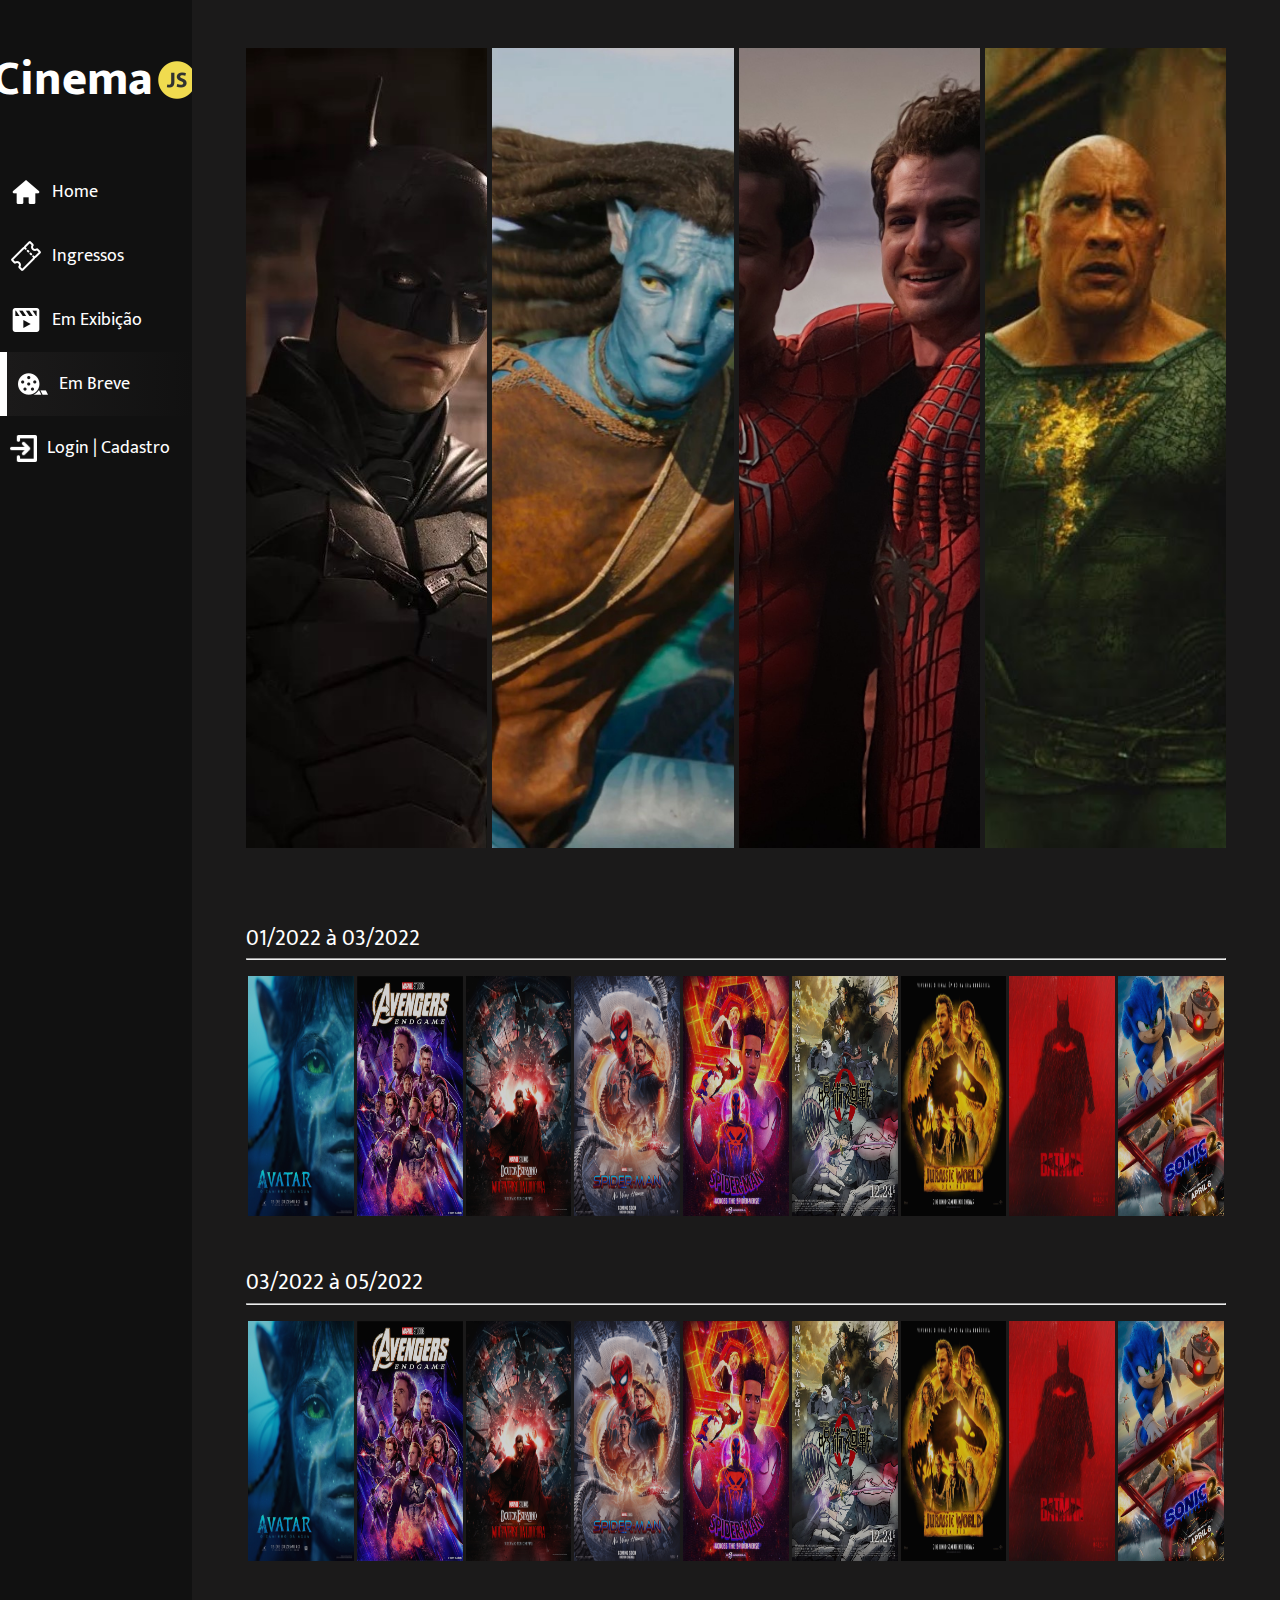
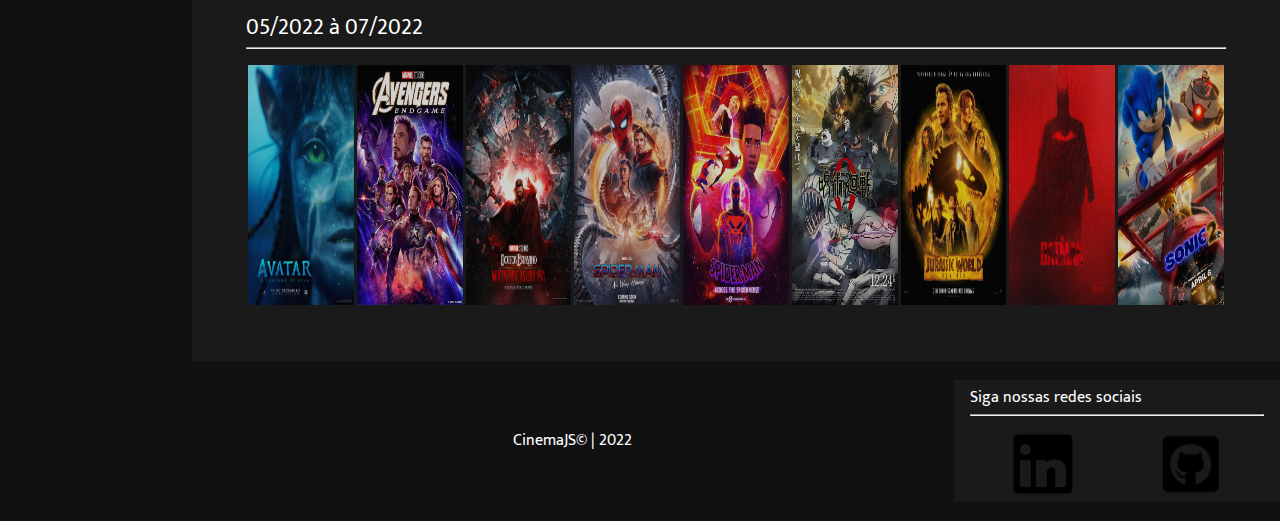
==== coming-soon.html @ c4aca3ac "task-0003:feat: Incrementing home page, tickets, exhibition, coming soon and login" ====
<!DOCTYPE html>
<html lang="pt-br">
<head>
    <meta charset="UTF-8">
    <meta http-equiv="X-UA-Compatible" content="IE=edge">
    <meta name="viewport" content="width=device-width, initial-scale=1.0">
    <title>Em Breve | CinemaJS</title>
    <link rel="stylesheet" href="./app/assets/css/base/reset.css">
    <link rel="stylesheet" href="./app/assets/css/base/style.css">
    <link rel="stylesheet" href="./app/assets/css/header.css">
    <link rel="stylesheet" href="./app/assets/css/main.css">
    <link rel="stylesheet" href="./app/assets/css/main/main-coming_soon/main-coming-soon.css">
    <link rel="stylesheet" href="./app/assets/css/footer.css">
</head>
<body>
    <header class="cabecalho">
        <h1 class="cabecalho__titulo">Cinema<img src="app/assets/img/js.png" alt=""></h1>
        <nav class="cabecalho__menu">
            <a class="cabecalho__menu--item" href="./index.html"><i></i>Home</a>
            <a class="cabecalho__menu--item" href="./tickets.html"><i></i>Ingressos</a>
            <a class="cabecalho__menu--item" href="./exhibition.html"><i></i>Em Exibição</a>
            <a class="cabecalho__menu--item  active" href="./coming-soon.html"><i></i>Em Breve</a>
            <a class="cabecalho__menu--item" href="./login.html"><i></i>Login | Cadastro</a>
        </nav>
    </header>
    <main class="principal">
        <section class="principal__destaque">
            <a href="" class="principal__destaque--filme">
                
            </a>
            <a href="" class="principal__destaque--filme">
                
            </a>
            <a href="" class="principal__destaque--filme">
                
            </a>
            <a href="" class="principal__destaque--filme">
                
            </a>
        </section>
        <div class="principal__titulo">
            <h2 class="principal__titulo--titulo">01/2022 à 03/2022</h2>
            <hr class="principal__linha">
        </div>
        <section class="principal__exibicao">
            <a class="principal__exibicao--filme" href="#">
                <img src="app/assets/img/avatar-2.jpeg" alt="">
            </a>
            <a class="principal__exibicao--filme" href="#">
                <img src="app/assets/img/avengers-endgame.jpeg" alt="">
            </a>
            <a class="principal__exibicao--filme" href="#">
                <img src="app/assets/img/doutor-estranho.jpeg" alt="">
            </a>
            <a class="principal__exibicao--filme" href="#">
                <img src="app/assets/img/homem-aranha-sem-volta-para-casa.jpeg" alt="">
            </a>
            <a class="principal__exibicao--filme" href="#">
                <img src="app/assets/img/homem-aranha-atraves.jpeg" alt="">
            </a>
            <a class="principal__exibicao--filme" href="#">
                <img src="app/assets/img/jujutsu-kaisen-0.jpeg" alt="">
            </a>
            <a class="principal__exibicao--filme" href="#">
                <img src="app/assets/img/jurassic-world-dominio.jpeg" alt="">
            </a>
            <a class="principal__exibicao--filme" href="#">
                <img src="app/assets/img/the-batman.jpeg" alt="">
            </a>
            <a class="principal__exibicao--filme" href="#">
                <img src="app/assets/img/sonic-2.jpeg" alt="">
            </a>
        </section>
        <div class="principal__titulo">
            <h2 class="principal__titulo--titulo">03/2022 à 05/2022</h2>
            <hr class="principal__linha">
        </div>
        <section class="principal__exibicao">
            <a class="principal__exibicao--filme" href="#">
                <img src="app/assets/img/avatar-2.jpeg" alt="">
            </a>
            <a class="principal__exibicao--filme" href="#">
                <img src="app/assets/img/avengers-endgame.jpeg" alt="">
            </a>
            <a class="principal__exibicao--filme" href="#">
                <img src="app/assets/img/doutor-estranho.jpeg" alt="">
            </a>
            <a class="principal__exibicao--filme" href="#">
                <img src="app/assets/img/homem-aranha-sem-volta-para-casa.jpeg" alt="">
            </a>
            <a class="principal__exibicao--filme" href="#">
                <img src="app/assets/img/homem-aranha-atraves.jpeg" alt="">
            </a>
            <a class="principal__exibicao--filme" href="#">
                <img src="app/assets/img/jujutsu-kaisen-0.jpeg" alt="">
            </a>
            <a class="principal__exibicao--filme" href="#">
                <img src="app/assets/img/jurassic-world-dominio.jpeg" alt="">
            </a>
            <a class="principal__exibicao--filme" href="#">
                <img src="app/assets/img/the-batman.jpeg" alt="">
            </a>
            <a class="principal__exibicao--filme" href="#">
                <img src="app/assets/img/sonic-2.jpeg" alt="">
            </a>
        </section>
        <div class="principal__titulo">
            <h2 class="principal__titulo--titulo">05/2022 à 07/2022</h2>
            <hr class="principal__linha">
        </div>
        <section class="principal__exibicao">
            <a class="principal__exibicao--filme" href="#">
                <img src="app/assets/img/avatar-2.jpeg" alt="">
            </a>
            <a class="principal__exibicao--filme" href="#">
                <img src="app/assets/img/avengers-endgame.jpeg" alt="">
            </a>
            <a class="principal__exibicao--filme" href="#">
                <img src="app/assets/img/doutor-estranho.jpeg" alt="">
            </a>
            <a class="principal__exibicao--filme" href="#">
                <img src="app/assets/img/homem-aranha-sem-volta-para-casa.jpeg" alt="">
            </a>
            <a class="principal__exibicao--filme" href="#">
                <img src="app/assets/img/homem-aranha-atraves.jpeg" alt="">
            </a>
            <a class="principal__exibicao--filme" href="#">
                <img src="app/assets/img/jujutsu-kaisen-0.jpeg" alt="">
            </a>
            <a class="principal__exibicao--filme" href="#">
                <img src="app/assets/img/jurassic-world-dominio.jpeg" alt="">
            </a>
            <a class="principal__exibicao--filme" href="#">
                <img src="app/assets/img/the-batman.jpeg" alt="">
            </a>
            <a class="principal__exibicao--filme" href="#">
                <img src="app/assets/img/sonic-2.jpeg" alt="">
            </a>
        </section>
    </main>
    <footer class="rodape">
        <h3 class="rodape__logo">CinemaJS&copy;&nbsp;|&nbsp;2022</h3>
        <div class="rodape__links">
            <div class="principal__titulo">
                <h4 class="principal__titulo">Siga nossas redes sociais</h4>
                <hr class="principal__linha">
            </div>
            <div class="rodape__links--links">
                <a class="rodape__links--icon" href="https://www.linkedin.com/in/lucas-guilherme-ramos-piovesan-21154217b/" target="_blank"></a>
                <a class="rodape__links--icon" href="https://github.com/LucasGRPiovesan/CinemaJS" target="_blank"></a>
            </div>
        </div>
    </footer>
</body>
</html>
---- app/assets/css/base/style.css ----
@import url('https://fonts.googleapis.com/css2?family=Mukta:wght@200;400;700;800&display=swap');

:root {

    --font_base: 'Mukta', sans-serif; 
}

.container {
    border: 1px solid white;
}

.active {
            
    border-left: 7px solid white;
    background-image: linear-gradient(to right, #1b1a1a, #111111);
}

.centralizado {
    margin: 0 auto;
    text-align: center;
}

.circle {

    border-radius: 100%;
}

body {

    display: grid;
    grid-template-areas: 
        "cabecalho"
                "pagina"
                "rodape"
    ;

    grid-template-rows: auto 10rem;
    grid-template-columns: 15% 85%;

    width: 100vw;
    height: 100%;

    font-family: var(--font_base);
    color: white;
    background: #1b1a1a;
}

input {

    border: none;
    background: none;
    color: white;
    border-bottom: 0.1px solid white;
    width: 100%;
    cursor: pointer;
}

select {

    background: none;
    color: white;
    border: none;
    border-bottom: 1px solid white;
    width: 50px;
    font-size: 1rem;
}

option {

    background: #111111;
    border: none;
}
---- app/assets/css/header.css ----
.cabecalho {

    grid-area: cabecalho;
    grid-column: 1 / 2;
    grid-row: 1 / 3;

    display: flex;
    flex-direction: column;
    background: #111111;
}

    .cabecalho__titulo {

        display: flex;
        align-items: center;
        justify-content: center;

        font-size: 3rem;
        font-weight: 800;

        width: 100%;
        height: 10rem;
    }

    .cabecalho__menu {

        display: flex;
        flex-direction: column;
    }

        .cabecalho__menu--item {

            display: flex;
            align-items: center;
            justify-content: flex-start;
            
            width: 100%;
            height: 4rem;
            font-size: 1.1rem;

            text-decoration: none;

            color: white;

            box-sizing: border-box;
        }

            .cabecalho__menu--item i {

                filter: invert(100%);
                margin: 0px 10px;
            }

            .cabecalho__menu--item:nth-child(1) i {

                content: url('../../assets/img/icons/home_icon.png');
            }

            .cabecalho__menu--item:nth-child(2) i {

                content: url('../../assets/img/icons/ticket_outline_icon.png');
                height: 32px;
            }

            .cabecalho__menu--item:nth-child(3) i {

                content: url('../../assets/img/icons/movie_play_icon.png');
                height: 32px;
            }

            .cabecalho__menu--item:nth-child(4) i {

                content: url('../../assets/img/icons/cinema_film_movie_multimedia_video_icon.png');
            }

            .cabecalho__menu--item:nth-child(5) i {

                content: url('../../assets/img/icons/access_enter_input_login_sign\ in_icon.png');
                height: 27px;
            }
        
        .cabecalho__menu--item:hover {
            
            cursor: pointer;
            background-image: linear-gradient(to right, #1b1a1a, #111111);
        }
---- app/assets/css/main.css ----
.principal {

    display: flex;
    align-items: center;
    flex-direction: column;

    grid-area: pagina;
    
    grid-column: 2 / 3; 
    grid-row: 1 / 2;

    padding-top: 3rem;
    background: #1b1a1a;
}

    .principal__titulo {
                
        width: 90%;
        margin-bottom: 0.5rem;
    }
    
        .principal__titulo--titulo {
        
            display: flex;

            font-weight: 400;
            font-size: 1.4rem;
        }

    .principal__destaques {

        display: grid;
        grid-template-columns: 33,33% 33,33% 33,33%;
        grid-template-rows: 15rem 15rem 15rem;

        grid-gap: 5px;
        
        margin-bottom: 5rem;
        width: 90%;
    }

        .principal__destaques--filme img {
            
            width: 100%;
            height: 100%;
        }

        .principal__destaques--filme:hover {

            opacity: 0.8;
        }
    
        .principal__destaques--filme:nth-child(1) {
            grid-column: 1 / 3;
            grid-row: 1 / 3;
        }

        .principal__destaques--filme:nth-child(2) {
            grid-column: 3 / 4;
            grid-row: 1 / 2;
        }

        .principal__destaques--filme:nth-child(3) {
            grid-column: 3 / 4;
            grid-row: 2 / 3;
        }

        .principal__destaques--filme:nth-child(4) {
            grid-column: 1 / 2;
            grid-row: 3 / 4;
        }

        .principal__destaques--filme:nth-child(5) {
            grid-column: 2 / 3;
            grid-row: 3 / 4;
        }

        .principal__destaques--filme:nth-child(6) {
            grid-column: 3 / 4;
            grid-row: 3 / 4;
        }

    .principal__exibicao {
        
        display: flex;

        margin-bottom: 3.5rem;
        width: 90%;
        height: 15rem;
    }

        .principal__exibicao--filme {

            opacity: 0.8;
            width: 160px;
            height: 100%;
            transition: 0.2s ease-in-out;

            margin: 0 1.5px;
        }
        
        .principal__exibicao--filme img {
            
            width: 100%;
            height: 100%;
        }
        
        .principal__exibicao--filme:hover {
            
            box-shadow: 0px 5px 20px 1px black;
            margin-top: -5px;
            opacity: 1;
        }

    .principal__promocao {

        display: flex;

        height: 25rem;
        width: 90%;

        margin-bottom: 5rem;
    }
        
        .principal__promocao___btn {

            display: flex;
            align-items: center;
            justify-content: center;

            flex-direction: column;
            background: #141414;
            
            width: 30%;
        }

            .principal__promocao___btn--btn {

                display: flex;
                align-items: center;
                justify-content: center;

                text-decoration: none;
                color: white;
                background-color: rgb(148, 4, 4);
                font-weight: 700;
                font-size: 1.5rem;

                height: 5rem;
                border-radius: 10px;
                width: 70%;

                margin-bottom: 20px;
                box-shadow: 0px 7px 20px 1px rgb(0, 0, 0);
            }
            
            .principal__promocao___btn--btn:hover {
                
                background-color: rgb(124, 4, 4);
                margin-top: 1px;
                box-shadow: 0px 0px 0px 0px;
            }

        .principal__promocao___img {

            display: flex;
            align-items: center;
            justify-content: center;
            font-weight: 700;
            font-size: 2rem;

            background: url('../img/banner-image-reduzida.jpeg') center/ cover no-repeat;

            width: 70%;
        }

    .principal__marketing {

        display: flex;
        align-items: center;
        justify-content: center;

        background: url('../img/banners/cinemaSobre.jpg') center/ cover no-repeat;

        width: 90%;
        height: 40rem;

        margin-bottom: 5rem;
    }

        .principal__marketing p {
            font-size: 1.5rem;
        }
---- app/assets/css/main/main-coming_soon/main-coming-soon.css ----
.principal__destaque {
    
    display: grid;
    grid-template-rows: 50rem;
    grid-template-columns: 1fr 1fr 1fr 1fr;

    grid-gap: 5px;

    width: 90%;
    height: 50rem;

    margin-bottom: 5rem;
}

    .principal__destaque--filme {

        box-sizing: border-box;
    }

    .principal__destaque--filme:nth-child(1) {

        grid-row: 1 / 2;
        grid-column: 1 / 2;

        background: url('../../../img/banners/the-batman-2.jpeg') center/ cover no-repeat;
    }

    .principal__destaque--filme:nth-child(2) {

        grid-row: 1 / 2;
        grid-column: 2 / 3;

        background: url('../../../img/banners/avatar-caminho-da-agua-abnner.jpeg') center/ cover no-repeat;
    }

    .principal__destaque--filme:nth-child(3) {

        grid-row: 1 / 2;
        grid-column: 3 / 4;

        background: url('../../../img/banners/spider.jpeg') center/ cover no-repeat;
    }

    .principal__destaque--filme:nth-child(4) {

        grid-row: 1 / 2;
        grid-column: 4 / 5;

        background: url('../../../img/banners/black-adam.jpeg') center/ cover no-repeat;
    }
---- app/assets/css/footer.css ----
.rodape {

    display: flex;

    grid-area: rodape;
    grid-column: 2 / 3;
    grid-row: 2 / 3;

    background: #111111;
}

    .rodape__logo {

        display: flex;
        align-items: center;
        justify-content: center;
        width: 70%;
        height: 100%;
    }

    .rodape__links {

        align-self: center;

        display: flex;
        align-items: center;
        flex-direction: column;

        padding-top: 10px;

        width: 30%;
        height: 70%;
        background: #1b1a1a;
    }

        .rodape__links--links {

            width: 90%;

            display: flex;
            align-items: center;
            justify-content: space-around;
        }

        .rodape__links--icon:nth-child(1) {

            content: url('../../assets/img/linked_media_online_social_icon.png');
        }

        .rodape__links--icon:nth-child(2) {

            content: url('../../assets/img/github_square_icon.png');
            height: 4rem;
        }
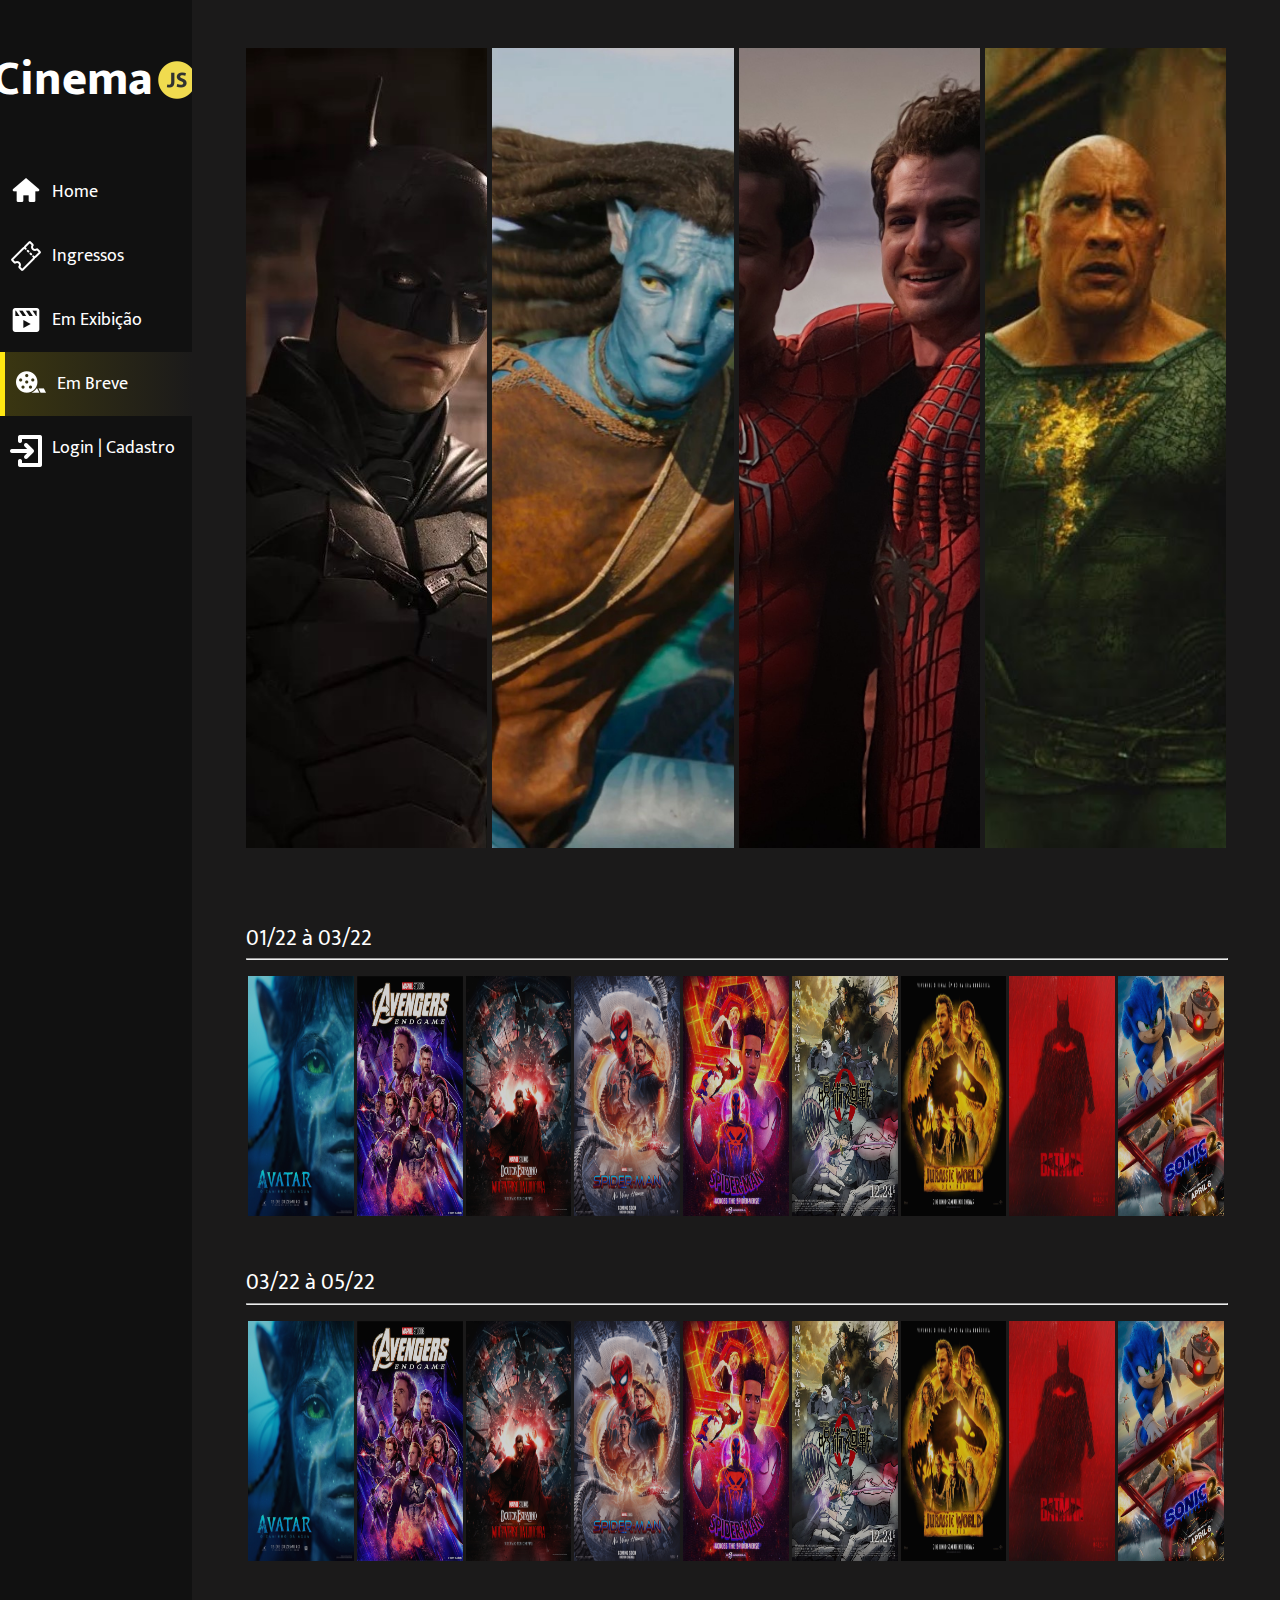
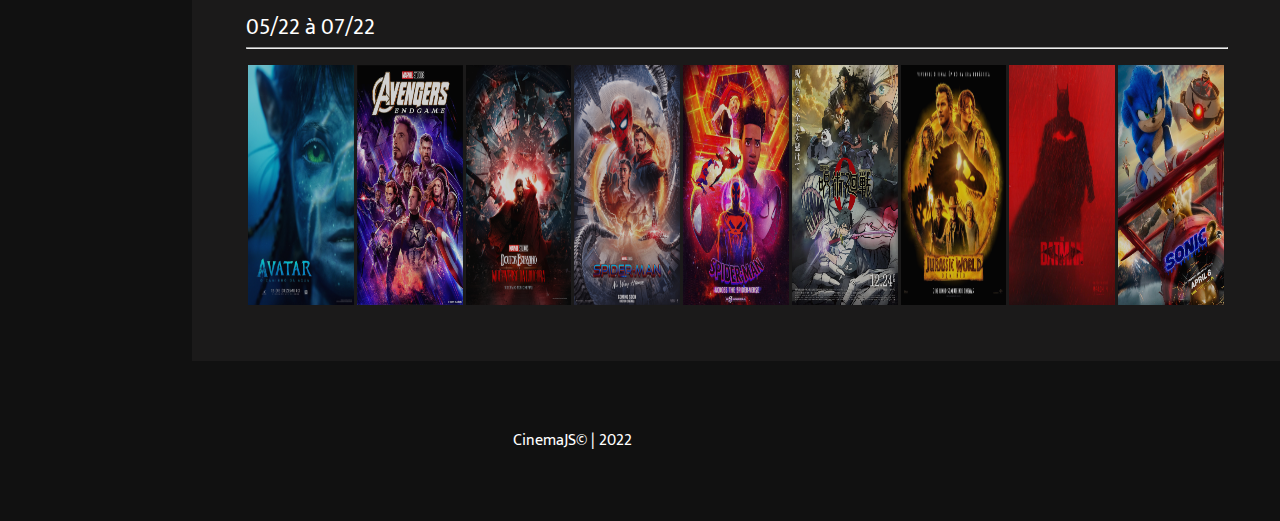
==== commit 14c2a220: "task-0004:refactor: refactoring using BEM pattern" ====
--- a/coming-soon.html
+++ b/coming-soon.html
@@ -6,149 +6,142 @@
     <meta name="viewport" content="width=device-width, initial-scale=1.0">
     <title>Em Breve | CinemaJS</title>
     <link rel="stylesheet" href="./app/assets/css/base/reset.css">
+    <link rel="stylesheet" href="./app/assets/css/base/root.css">
     <link rel="stylesheet" href="./app/assets/css/base/style.css">
     <link rel="stylesheet" href="./app/assets/css/header.css">
     <link rel="stylesheet" href="./app/assets/css/main.css">
-    <link rel="stylesheet" href="./app/assets/css/main/main-coming_soon/main-coming-soon.css">
+    <link rel="stylesheet" href="./app/assets/css/main/main-coming-soon.css">
     <link rel="stylesheet" href="./app/assets/css/footer.css">
 </head>
 <body>
-    <header class="cabecalho">
-        <h1 class="cabecalho__titulo">Cinema<img src="app/assets/img/js.png" alt=""></h1>
-        <nav class="cabecalho__menu">
-            <a class="cabecalho__menu--item" href="./index.html"><i></i>Home</a>
-            <a class="cabecalho__menu--item" href="./tickets.html"><i></i>Ingressos</a>
-            <a class="cabecalho__menu--item" href="./exhibition.html"><i></i>Em Exibição</a>
-            <a class="cabecalho__menu--item  active" href="./coming-soon.html"><i></i>Em Breve</a>
-            <a class="cabecalho__menu--item" href="./login.html"><i></i>Login | Cadastro</a>
+    <header class="base-header">
+        <h1 class="base-header__title">Cinema<img src="./app/assets/img/js.png" alt=""></h1>
+        <nav class="base-header__menu">
+            <a class="base-header__menu--item" href="./index.html">Home</a>
+            <a class="base-header__menu--item" href="./tickets.html">Ingressos</a>
+            <a class="base-header__menu--item" href="./exhibition.html">Em Exibição</a>
+            <a class="base-header__menu--item active" href="./coming-soon.html">Em Breve</a>
+            <a class="base-header__menu--item" href="./login.html">Login | Cadastro</a>
         </nav>
     </header>
     <main class="principal">
-        <section class="principal__destaque">
-            <a href="" class="principal__destaque--filme">
-                
+        <section class="principal__highlights">
+            <a href="#" class="principal__highlights___movie"></a>
+            <a href="#" class="principal__highlights___movie"></a>
+            <a href="#" class="principal__highlights___movie"></a>
+            <a href="#" class="principal__highlights___movie"></a>
+        </section>
+        <div class="principal__section-header">
+            <h2 class="principal__section-header___title">01/22 à 03/22</h2>
+            <hr class="principal__section-header___line">
+        </div>
+        <section class="principal__exhibition">
+            <a class="principal__exhibition___movie" href="#">
+                <img class="principal__exhibition___movie--poster" src="app/assets/img/avatar-2.jpeg" alt="">
             </a>
-            <a href="" class="principal__destaque--filme">
-                
+            <a class="principal__exhibition___movie" href="#">
+                <img class="principal__exhibition___movie--poster" src="app/assets/img/avengers-endgame.jpeg" alt="">
             </a>
-            <a href="" class="principal__destaque--filme">
-                
+            <a class="principal__exhibition___movie" href="#">
+                <img class="principal__exhibition___movie--poster" src="app/assets/img/doutor-estranho.jpeg" alt="">
             </a>
-            <a href="" class="principal__destaque--filme">
-                
+            <a class="principal__exhibition___movie" href="#">
+                <img class="principal__exhibition___movie--poster" src="app/assets/img/homem-aranha-sem-volta-para-casa.jpeg" alt="">
+            </a>
+            <a class="principal__exhibition___movie" href="#">
+                <img class="principal__exhibition___movie--poster" src="app/assets/img/homem-aranha-atraves.jpeg" alt="">
+            </a>
+            <a class="principal__exhibition___movie" href="#">
+                <img class="principal__exhibition___movie--poster" src="app/assets/img/jujutsu-kaisen-0.jpeg" alt="">
+            </a>
+            <a class="principal__exhibition___movie" href="#">
+                <img class="principal__exhibition___movie--poster" src="app/assets/img/jurassic-world-dominio.jpeg" alt="">
+            </a>
+            <a class="principal__exhibition___movie" href="#">
+                <img class="principal__exhibition___movie--poster" src="app/assets/img/the-batman.jpeg" alt="">
+            </a>
+            <a class="principal__exhibition___movie" href="#">
+                <img class="principal__exhibition___movie--poster" src="app/assets/img/sonic-2.jpeg" alt="">
             </a>
         </section>
-        <div class="principal__titulo">
-            <h2 class="principal__titulo--titulo">01/2022 à 03/2022</h2>
-            <hr class="principal__linha">
+        <div class="principal__section-header">
+            <h2 class="principal__section-header___title">03/22 à 05/22</h2>
+            <hr class="principal__section-header___line">
         </div>
-        <section class="principal__exibicao">
-            <a class="principal__exibicao--filme" href="#">
-                <img src="app/assets/img/avatar-2.jpeg" alt="">
+        <section class="principal__exhibition">
+            <a class="principal__exhibition___movie" href="#">
+                <img class="principal__exhibition___movie--poster" src="app/assets/img/avatar-2.jpeg" alt="">
             </a>
-            <a class="principal__exibicao--filme" href="#">
-                <img src="app/assets/img/avengers-endgame.jpeg" alt="">
+            <a class="principal__exhibition___movie" href="#">
+                <img class="principal__exhibition___movie--poster" src="app/assets/img/avengers-endgame.jpeg" alt="">
             </a>
-            <a class="principal__exibicao--filme" href="#">
-                <img src="app/assets/img/doutor-estranho.jpeg" alt="">
+            <a class="principal__exhibition___movie" href="#">
+                <img class="principal__exhibition___movie--poster" src="app/assets/img/doutor-estranho.jpeg" alt="">
             </a>
-            <a class="principal__exibicao--filme" href="#">
-                <img src="app/assets/img/homem-aranha-sem-volta-para-casa.jpeg" alt="">
+            <a class="principal__exhibition___movie" href="#">
+                <img class="principal__exhibition___movie--poster" src="app/assets/img/homem-aranha-sem-volta-para-casa.jpeg" alt="">
             </a>
-            <a class="principal__exibicao--filme" href="#">
-                <img src="app/assets/img/homem-aranha-atraves.jpeg" alt="">
+            <a class="principal__exhibition___movie" href="#">
+                <img class="principal__exhibition___movie--poster" src="app/assets/img/homem-aranha-atraves.jpeg" alt="">
             </a>
-            <a class="principal__exibicao--filme" href="#">
-                <img src="app/assets/img/jujutsu-kaisen-0.jpeg" alt="">
+            <a class="principal__exhibition___movie" href="#">
+                <img class="principal__exhibition___movie--poster" src="app/assets/img/jujutsu-kaisen-0.jpeg" alt="">
             </a>
-            <a class="principal__exibicao--filme" href="#">
-                <img src="app/assets/img/jurassic-world-dominio.jpeg" alt="">
+            <a class="principal__exhibition___movie" href="#">
+                <img class="principal__exhibition___movie--poster" src="app/assets/img/jurassic-world-dominio.jpeg" alt="">
             </a>
-            <a class="principal__exibicao--filme" href="#">
-                <img src="app/assets/img/the-batman.jpeg" alt="">
+            <a class="principal__exhibition___movie" href="#">
+                <img class="principal__exhibition___movie--poster" src="app/assets/img/the-batman.jpeg" alt="">
             </a>
-            <a class="principal__exibicao--filme" href="#">
-                <img src="app/assets/img/sonic-2.jpeg" alt="">
+            <a class="principal__exhibition___movie" href="#">
+                <img class="principal__exhibition___movie--poster" src="app/assets/img/sonic-2.jpeg" alt="">
             </a>
         </section>
-        <div class="principal__titulo">
-            <h2 class="principal__titulo--titulo">03/2022 à 05/2022</h2>
-            <hr class="principal__linha">
+        <div class="principal__section-header">
+            <h2 class="principal__section-header___title">05/22 à 07/22</h2>
+            <hr class="principal__section-header___line">
         </div>
-        <section class="principal__exibicao">
-            <a class="principal__exibicao--filme" href="#">
-                <img src="app/assets/img/avatar-2.jpeg" alt="">
+        <section class="principal__exhibition">
+            <a class="principal__exhibition___movie" href="#">
+                <img class="principal__exhibition___movie--poster" src="app/assets/img/avatar-2.jpeg" alt="">
             </a>
-            <a class="principal__exibicao--filme" href="#">
-                <img src="app/assets/img/avengers-endgame.jpeg" alt="">
+            <a class="principal__exhibition___movie" href="#">
+                <img class="principal__exhibition___movie--poster" src="app/assets/img/avengers-endgame.jpeg" alt="">
             </a>
-            <a class="principal__exibicao--filme" href="#">
-                <img src="app/assets/img/doutor-estranho.jpeg" alt="">
+            <a class="principal__exhibition___movie" href="#">
+                <img class="principal__exhibition___movie--poster" src="app/assets/img/doutor-estranho.jpeg" alt="">
             </a>
-            <a class="principal__exibicao--filme" href="#">
-                <img src="app/assets/img/homem-aranha-sem-volta-para-casa.jpeg" alt="">
+            <a class="principal__exhibition___movie" href="#">
+                <img class="principal__exhibition___movie--poster" src="app/assets/img/homem-aranha-sem-volta-para-casa.jpeg" alt="">
             </a>
-            <a class="principal__exibicao--filme" href="#">
-                <img src="app/assets/img/homem-aranha-atraves.jpeg" alt="">
+            <a class="principal__exhibition___movie" href="#">
+                <img class="principal__exhibition___movie--poster" src="app/assets/img/homem-aranha-atraves.jpeg" alt="">
             </a>
-            <a class="principal__exibicao--filme" href="#">
-                <img src="app/assets/img/jujutsu-kaisen-0.jpeg" alt="">
+            <a class="principal__exhibition___movie" href="#">
+                <img class="principal__exhibition___movie--poster" src="app/assets/img/jujutsu-kaisen-0.jpeg" alt="">
             </a>
-            <a class="principal__exibicao--filme" href="#">
-                <img src="app/assets/img/jurassic-world-dominio.jpeg" alt="">
+            <a class="principal__exhibition___movie" href="#">
+                <img class="principal__exhibition___movie--poster" src="app/assets/img/jurassic-world-dominio.jpeg" alt="">
             </a>
-            <a class="principal__exibicao--filme" href="#">
-                <img src="app/assets/img/the-batman.jpeg" alt="">
+            <a class="principal__exhibition___movie" href="#">
+                <img class="principal__exhibition___movie--poster" src="app/assets/img/the-batman.jpeg" alt="">
             </a>
-            <a class="principal__exibicao--filme" href="#">
-                <img src="app/assets/img/sonic-2.jpeg" alt="">
-            </a>
-        </section>
-        <div class="principal__titulo">
-            <h2 class="principal__titulo--titulo">05/2022 à 07/2022</h2>
-            <hr class="principal__linha">
-        </div>
-        <section class="principal__exibicao">
-            <a class="principal__exibicao--filme" href="#">
-                <img src="app/assets/img/avatar-2.jpeg" alt="">
-            </a>
-            <a class="principal__exibicao--filme" href="#">
-                <img src="app/assets/img/avengers-endgame.jpeg" alt="">
-            </a>
-            <a class="principal__exibicao--filme" href="#">
-                <img src="app/assets/img/doutor-estranho.jpeg" alt="">
-            </a>
-            <a class="principal__exibicao--filme" href="#">
-                <img src="app/assets/img/homem-aranha-sem-volta-para-casa.jpeg" alt="">
-            </a>
-            <a class="principal__exibicao--filme" href="#">
-                <img src="app/assets/img/homem-aranha-atraves.jpeg" alt="">
-            </a>
-            <a class="principal__exibicao--filme" href="#">
-                <img src="app/assets/img/jujutsu-kaisen-0.jpeg" alt="">
-            </a>
-            <a class="principal__exibicao--filme" href="#">
-                <img src="app/assets/img/jurassic-world-dominio.jpeg" alt="">
-            </a>
-            <a class="principal__exibicao--filme" href="#">
-                <img src="app/assets/img/the-batman.jpeg" alt="">
-            </a>
-            <a class="principal__exibicao--filme" href="#">
-                <img src="app/assets/img/sonic-2.jpeg" alt="">
+            <a class="principal__exhibition___movie" href="#">
+                <img class="principal__exhibition___movie--poster" src="app/assets/img/sonic-2.jpeg" alt="">
             </a>
         </section>
     </main>
-    <footer class="rodape">
-        <h3 class="rodape__logo">CinemaJS&copy;&nbsp;|&nbsp;2022</h3>
-        <div class="rodape__links">
-            <div class="principal__titulo">
-                <h4 class="principal__titulo">Siga nossas redes sociais</h4>
+    <footer class="base-footer">
+        <h3 class="base-footer__logo">CinemaJS&copy;&nbsp;|&nbsp;2022</h3>
+        <div class="base-footer__links">
+            <!--<div class="principal__titulo">
+                <h4 class="principal__titulo--links">Siga nossas redes sociais</h4>
                 <hr class="principal__linha">
             </div>
             <div class="rodape__links--links">
                 <a class="rodape__links--icon" href="https://www.linkedin.com/in/lucas-guilherme-ramos-piovesan-21154217b/" target="_blank"></a>
                 <a class="rodape__links--icon" href="https://github.com/LucasGRPiovesan/CinemaJS" target="_blank"></a>
-            </div>
+            </div>-->
         </div>
     </footer>
 </body>
--- a/app/assets/css/base/root.css
+++ b/app/assets/css/base/root.css
@@ -0,0 +1,17 @@
+@charset "UTF-8";
+
+@import url('https://fonts.googleapis.com/css2?family=Mukta:wght@200;400;700;800&display=swap');
+
+:root {
+
+    --fonte-base: 'Mukta', sans-serif;
+
+    --color-background-base: #1b1a1a; 
+    --color-background-btn-red: #7c0404;
+    --color-background-container: #111111;
+    --color-base: #ffe712;
+    --color-font-base: #ffffff;
+    --color-font-btn: #111111;
+
+    --shadow-click: 0px 5px 20px 1px #000000;
+}
--- a/app/assets/css/base/style.css
+++ b/app/assets/css/base/style.css
@@ -1,18 +1,11 @@
-@import url('https://fonts.googleapis.com/css2?family=Mukta:wght@200;400;700;800&display=swap');
-
-:root {
-
-    --font_base: 'Mukta', sans-serif; 
-}
-
 .container {
     border: 1px solid white;
 }
 
 .active {
             
-    border-left: 7px solid white;
-    background-image: linear-gradient(to right, #1b1a1a, #111111);
+    border-left: 5px solid var(--color-base);
+    background-image: linear-gradient(to right, #ffe7122c, var(--color-background-base));
 }
 
 .centralizado {
@@ -29,20 +22,19 @@
 
     display: grid;
     grid-template-areas: 
-        "cabecalho"
-                "pagina"
-                "rodape"
+        "cabecalho""pagina"
+                    "rodape"
     ;
 
     grid-template-rows: auto 10rem;
     grid-template-columns: 15% 85%;
 
-    width: 100vw;
+    width: 100%;
     height: 100%;
 
-    font-family: var(--font_base);
-    color: white;
-    background: #1b1a1a;
+    font-family: var(--fonte-base);
+    color: var(--color-font-base);
+    background: var(--color-background-base);
 }
 
 input {
--- a/app/assets/css/header.css
+++ b/app/assets/css/header.css
@@ -1,36 +1,41 @@
-.cabecalho {
+.base-header, .base-header__title, .base-header__menu, .base-header__menu--item {
+
+    display: flex;
+}
+
+.base-header {
+    
+    background: var(--color-background-container);
+
+    flex-direction: column;
 
     grid-area: cabecalho;
     grid-column: 1 / 2;
     grid-row: 1 / 3;
-
-    display: flex;
-    flex-direction: column;
-    background: #111111;
 }
 
-    .cabecalho__titulo {
+    .base-header__title {
 
-        display: flex;
         align-items: center;
-        justify-content: center;
 
         font-size: 3rem;
         font-weight: 800;
 
+        height: 10rem;
+        
+        justify-content: center;
+
         width: 100%;
-        height: 10rem;
     }
 
-    .cabecalho__menu {
+    .base-header__menu {
 
-        display: flex;
         flex-direction: column;
     }
 
-        .cabecalho__menu--item {
+        .base-header__menu--item {
 
-            display: flex;
+
             align-items: center;
             justify-content: flex-start;
             
@@ -45,42 +50,42 @@
             box-sizing: border-box;
         }
 
-            .cabecalho__menu--item i {
+            .base-header__menu--item::before {
 
                 filter: invert(100%);
                 margin: 0px 10px;
             }
 
-            .cabecalho__menu--item:nth-child(1) i {
+            .base-header__menu--item:nth-child(1)::before {
 
                 content: url('../../assets/img/icons/home_icon.png');
             }
 
-            .cabecalho__menu--item:nth-child(2) i {
+            .base-header__menu--item:nth-child(2)::before {
 
                 content: url('../../assets/img/icons/ticket_outline_icon.png');
                 height: 32px;
             }
 
-            .cabecalho__menu--item:nth-child(3) i {
+            .base-header__menu--item:nth-child(3)::before {
 
                 content: url('../../assets/img/icons/movie_play_icon.png');
                 height: 32px;
             }
 
-            .cabecalho__menu--item:nth-child(4) i {
+            .base-header__menu--item:nth-child(4)::before {
 
                 content: url('../../assets/img/icons/cinema_film_movie_multimedia_video_icon.png');
             }
 
-            .cabecalho__menu--item:nth-child(5) i {
+            .base-header__menu--item:nth-child(5)::before {
 
                 content: url('../../assets/img/icons/access_enter_input_login_sign\ in_icon.png');
                 height: 27px;
             }
         
-        .cabecalho__menu--item:hover {
+        .base-header__menu--item:hover {
             
             cursor: pointer;
-            background-image: linear-gradient(to right, #1b1a1a, #111111);
+            background-image: linear-gradient(to right, var(--color-background-base), var(--color-background-container));
         }--- a/app/assets/css/main.css
+++ b/app/assets/css/main.css
@@ -1,191 +1,176 @@
+.principal, .principal__section-header___title, .principal__exhibition, .principal__promotion, .principal__promotion___btn-field, .principal__promotion___btn-field--btn, .principal__promotion___img, .principal__marketing {
+
+    display: flex;
+}
+
 .principal {
 
-    display: flex;
     align-items: center;
+    background: var(--color-background-base);
     flex-direction: column;
-
     grid-area: pagina;
-    
     grid-column: 2 / 3; 
     grid-row: 1 / 2;
-
     padding-top: 3rem;
-    background: #1b1a1a;
 }
 
-    .principal__titulo {
+    .principal__section-header {
                 
         width: 90%;
         margin-bottom: 0.5rem;
     }
     
-        .principal__titulo--titulo {
-        
-            display: flex;
+        .principal__section-header___title {
 
             font-weight: 400;
             font-size: 1.4rem;
         }
 
-    .principal__destaques {
+        .principal__section-header___line {
+
+            width: 100%;
+        }
+
+    .principal__highlights {
 
         display: grid;
+        grid-gap: 5px;
         grid-template-columns: 33,33% 33,33% 33,33%;
         grid-template-rows: 15rem 15rem 15rem;
 
-        grid-gap: 5px;
-        
         margin-bottom: 5rem;
         width: 90%;
     }
-
-        .principal__destaques--filme img {
-            
-            width: 100%;
-            height: 100%;
-        }
-
-        .principal__destaques--filme:hover {
-
-            opacity: 0.8;
-        }
     
-        .principal__destaques--filme:nth-child(1) {
+        .principal__highlights___movie:nth-child(1) {
             grid-column: 1 / 3;
             grid-row: 1 / 3;
         }
 
-        .principal__destaques--filme:nth-child(2) {
+        .principal__highlights___movie:nth-child(2) {
             grid-column: 3 / 4;
             grid-row: 1 / 2;
         }
 
-        .principal__destaques--filme:nth-child(3) {
+        .principal__highlights___movie:nth-child(3) {
             grid-column: 3 / 4;
             grid-row: 2 / 3;
         }
 
-        .principal__destaques--filme:nth-child(4) {
+        .principal__highlights___movie:nth-child(4) {
             grid-column: 1 / 2;
             grid-row: 3 / 4;
         }
 
-        .principal__destaques--filme:nth-child(5) {
+        .principal__highlights___movie:nth-child(5) {
             grid-column: 2 / 3;
             grid-row: 3 / 4;
         }
 
-        .principal__destaques--filme:nth-child(6) {
+        .principal__highlights___movie:nth-child(6) {
             grid-column: 3 / 4;
             grid-row: 3 / 4;
         }
 
-    .principal__exibicao {
+        .principal__highlights___movie:hover {
+
+            opacity: 0.8;
+        }
+
+            .principal__highlights___movie--poster {
+                
+                height: 100%;
+                width: 100%;
+            }
+
+    .principal__exhibition {
         
-        display: flex;
-
+        height: 15rem;
         margin-bottom: 3.5rem;
         width: 90%;
-        height: 15rem;
     }
 
-        .principal__exibicao--filme {
+        .principal__exhibition___movie {
 
+            height: 100%;
+            margin: 0 1.5px;
             opacity: 0.8;
+            transition: 0.2s ease-in-out;
             width: 160px;
-            height: 100%;
-            transition: 0.2s ease-in-out;
 
-            margin: 0 1.5px;
         }
         
-        .principal__exibicao--filme img {
+        .principal__exhibition___movie:hover {
             
-            width: 100%;
-            height: 100%;
-        }
-        
-        .principal__exibicao--filme:hover {
-            
-            box-shadow: 0px 5px 20px 1px black;
+            box-shadow: var(--shadow-click);
             margin-top: -5px;
             opacity: 1;
         }
 
-    .principal__promocao {
+            .principal__exhibition___movie--poster {
+                
+                height: 100%;
+                width: 100%;
+            }
+        
 
-        display: flex;
+    .principal__promotion {
 
         height: 25rem;
+        margin-bottom: 5rem;
         width: 90%;
-
-        margin-bottom: 5rem;
     }
-        
-        .principal__promocao___btn {
-
-            display: flex;
+    
+        .principal__promotion___btn-field {
+            
             align-items: center;
+            background: var(--color-background-base);
+            flex-direction: column;
             justify-content: center;
-
-            flex-direction: column;
-            background: #141414;
-            
             width: 30%;
         }
 
-            .principal__promocao___btn--btn {
+            .principal__promotion___btn-field--btn {
 
-                display: flex;
                 align-items: center;
+                background-color: var(--color-background-container);
+                border: 3px solid var(--color-base);
+                border-radius: 10px;
+                box-shadow: var(--shadow-click);
+                color: var(--color-font-base);
+                font-size: 1.6rem;
+                font-weight: 700;
+                height: 5rem;
                 justify-content: center;
-
+                margin-bottom: 1rem;
                 text-decoration: none;
-                color: white;
-                background-color: rgb(148, 4, 4);
-                font-weight: 700;
-                font-size: 1.5rem;
-
-                height: 5rem;
-                border-radius: 10px;
                 width: 70%;
-
-                margin-bottom: 20px;
-                box-shadow: 0px 7px 20px 1px rgb(0, 0, 0);
             }
             
-            .principal__promocao___btn--btn:hover {
+            .principal__promotion___btn-field--btn:hover {
                 
-                background-color: rgb(124, 4, 4);
                 margin-top: 1px;
                 box-shadow: 0px 0px 0px 0px;
             }
 
-        .principal__promocao___img {
+        .principal__promotion___img {
 
-            display: flex;
             align-items: center;
-            justify-content: center;
+            background: url('../img/banner-image-reduzida.jpeg') center/ cover no-repeat;
             font-weight: 700;
             font-size: 2rem;
-
-            background: url('../img/banner-image-reduzida.jpeg') center/ cover no-repeat;
-
+            justify-content: center;
             width: 70%;
         }
 
     .principal__marketing {
 
-        display: flex;
         align-items: center;
+        background: url('../img/banners/cinemaSobre.jpg') center/ cover no-repeat;
+        height: 40rem;
         justify-content: center;
-
-        background: url('../img/banners/cinemaSobre.jpg') center/ cover no-repeat;
-
+        margin-bottom: 5rem;
         width: 90%;
-        height: 40rem;
-
-        margin-bottom: 5rem;
     }
 
         .principal__marketing p {
--- a/app/assets/css/main/main-coming-soon.css
+++ b/app/assets/css/main/main-coming-soon.css
@@ -0,0 +1,44 @@
+.principal__highlights {
+    
+    display: grid;
+    grid-gap: 5px;
+    grid-template-columns: 1fr 1fr 1fr 1fr;
+    grid-template-rows: 50rem;
+    height: 50rem;
+    margin-bottom: 5rem;
+    width: 90%;
+}
+
+    .principal__highlights___movie {
+
+        box-sizing: border-box;
+    }
+
+    .principal__highlights___movie:nth-child(1) {
+
+        background: url('../../img/banners/the-batman-2.jpeg') center/ cover no-repeat;
+        grid-column: 1 / 2;
+        grid-row: 1 / 2;
+    }
+
+    .principal__highlights___movie:nth-child(2) {
+
+        background: url('../../img/banners/avatar-caminho-da-agua-abnner.jpeg') center/ cover no-repeat;
+        grid-column: 2 / 3;
+        grid-row: 1 / 2;
+    }
+
+    .principal__highlights___movie:nth-child(3) {
+
+        background: url('../../img/banners/spider.jpeg') center/ cover no-repeat;
+        grid-column: 3 / 4;
+        grid-row: 1 / 2;
+    }
+
+    .principal__highlights___movie:nth-child(4) {
+
+        background: url('../../img/banners/black-adam.jpeg') center/ cover no-repeat;
+        grid-column: 4 / 5;
+        grid-row: 1 / 2;
+    }
+
--- a/app/assets/css/footer.css
+++ b/app/assets/css/footer.css
@@ -1,4 +1,4 @@
-.rodape {
+.base-footer {
 
     display: flex;
 
@@ -6,49 +6,14 @@
     grid-column: 2 / 3;
     grid-row: 2 / 3;
 
-    background: #111111;
+    background: var(--color-background-container);
 }
 
-    .rodape__logo {
+    .base-footer__logo {
 
         display: flex;
         align-items: center;
         justify-content: center;
         width: 70%;
         height: 100%;
-    }
-
-    .rodape__links {
-
-        align-self: center;
-
-        display: flex;
-        align-items: center;
-        flex-direction: column;
-
-        padding-top: 10px;
-
-        width: 30%;
-        height: 70%;
-        background: #1b1a1a;
-    }
-
-        .rodape__links--links {
-
-            width: 90%;
-
-            display: flex;
-            align-items: center;
-            justify-content: space-around;
-        }
-
-        .rodape__links--icon:nth-child(1) {
-
-            content: url('../../assets/img/linked_media_online_social_icon.png');
-        }
-
-        .rodape__links--icon:nth-child(2) {
-
-            content: url('../../assets/img/github_square_icon.png');
-            height: 4rem;
-        }+    }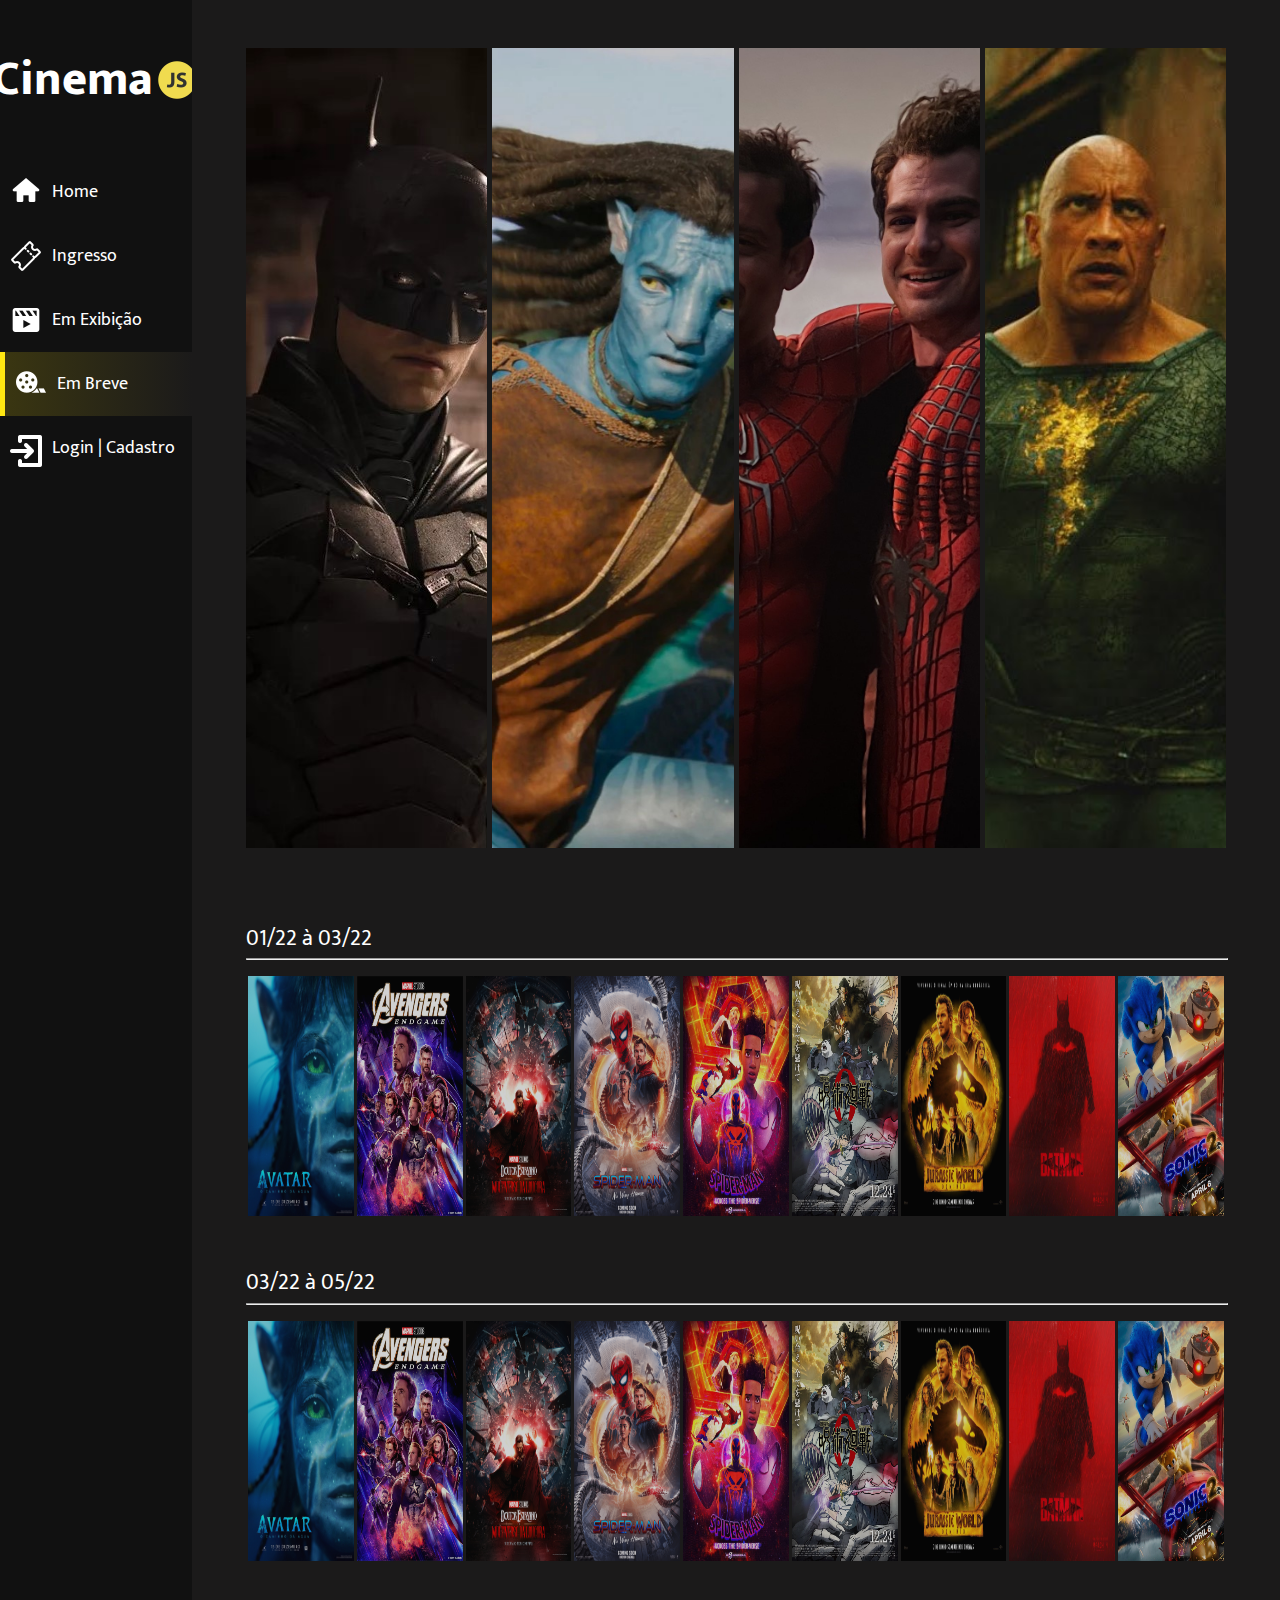
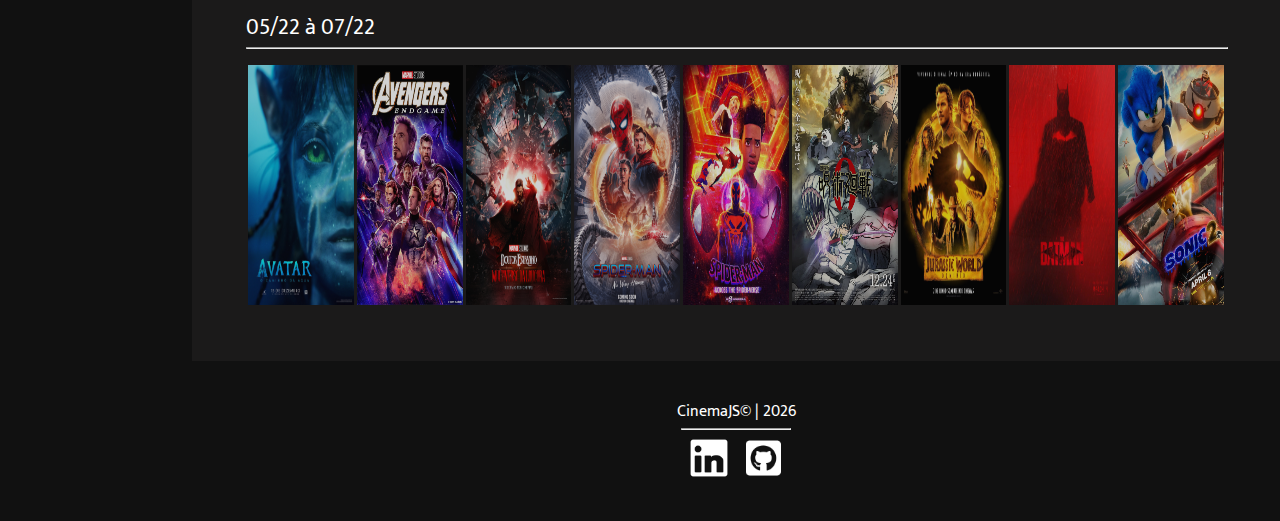
==== commit f82bfe2e: "task-0007:feat: Starting MVC architecture in JavaScript" ====
--- a/coming-soon.html
+++ b/coming-soon.html
@@ -15,17 +15,9 @@
 </head>
 <body>
     <header class="base-header">
-        <h1 class="base-header__title">Cinema<img src="./app/assets/img/js.png" alt=""></h1>
-        <nav class="base-header__menu">
-            <a class="base-header__menu--item" href="./index.html">Home</a>
-            <a class="base-header__menu--item" href="./tickets.html">Ingressos</a>
-            <a class="base-header__menu--item" href="./exhibition.html">Em Exibição</a>
-            <a class="base-header__menu--item active" href="./coming-soon.html">Em Breve</a>
-            <a class="base-header__menu--item" href="./login.html">Login | Cadastro</a>
-        </nav>
     </header>
     <main class="principal">
-        <section class="principal__highlights">
+        <section class="principal__highlights coming-soon">
             <a href="#" class="principal__highlights___movie"></a>
             <a href="#" class="principal__highlights___movie"></a>
             <a href="#" class="principal__highlights___movie"></a>
@@ -35,114 +27,20 @@
             <h2 class="principal__section-header___title">01/22 à 03/22</h2>
             <hr class="principal__section-header___line">
         </div>
-        <section class="principal__exhibition">
-            <a class="principal__exhibition___movie" href="#">
-                <img class="principal__exhibition___movie--poster" src="app/assets/img/avatar-2.jpeg" alt="">
-            </a>
-            <a class="principal__exhibition___movie" href="#">
-                <img class="principal__exhibition___movie--poster" src="app/assets/img/avengers-endgame.jpeg" alt="">
-            </a>
-            <a class="principal__exhibition___movie" href="#">
-                <img class="principal__exhibition___movie--poster" src="app/assets/img/doutor-estranho.jpeg" alt="">
-            </a>
-            <a class="principal__exhibition___movie" href="#">
-                <img class="principal__exhibition___movie--poster" src="app/assets/img/homem-aranha-sem-volta-para-casa.jpeg" alt="">
-            </a>
-            <a class="principal__exhibition___movie" href="#">
-                <img class="principal__exhibition___movie--poster" src="app/assets/img/homem-aranha-atraves.jpeg" alt="">
-            </a>
-            <a class="principal__exhibition___movie" href="#">
-                <img class="principal__exhibition___movie--poster" src="app/assets/img/jujutsu-kaisen-0.jpeg" alt="">
-            </a>
-            <a class="principal__exhibition___movie" href="#">
-                <img class="principal__exhibition___movie--poster" src="app/assets/img/jurassic-world-dominio.jpeg" alt="">
-            </a>
-            <a class="principal__exhibition___movie" href="#">
-                <img class="principal__exhibition___movie--poster" src="app/assets/img/the-batman.jpeg" alt="">
-            </a>
-            <a class="principal__exhibition___movie" href="#">
-                <img class="principal__exhibition___movie--poster" src="app/assets/img/sonic-2.jpeg" alt="">
-            </a>
-        </section>
+        <section class="principal__exhibition test"></section>
         <div class="principal__section-header">
             <h2 class="principal__section-header___title">03/22 à 05/22</h2>
             <hr class="principal__section-header___line">
         </div>
-        <section class="principal__exhibition">
-            <a class="principal__exhibition___movie" href="#">
-                <img class="principal__exhibition___movie--poster" src="app/assets/img/avatar-2.jpeg" alt="">
-            </a>
-            <a class="principal__exhibition___movie" href="#">
-                <img class="principal__exhibition___movie--poster" src="app/assets/img/avengers-endgame.jpeg" alt="">
-            </a>
-            <a class="principal__exhibition___movie" href="#">
-                <img class="principal__exhibition___movie--poster" src="app/assets/img/doutor-estranho.jpeg" alt="">
-            </a>
-            <a class="principal__exhibition___movie" href="#">
-                <img class="principal__exhibition___movie--poster" src="app/assets/img/homem-aranha-sem-volta-para-casa.jpeg" alt="">
-            </a>
-            <a class="principal__exhibition___movie" href="#">
-                <img class="principal__exhibition___movie--poster" src="app/assets/img/homem-aranha-atraves.jpeg" alt="">
-            </a>
-            <a class="principal__exhibition___movie" href="#">
-                <img class="principal__exhibition___movie--poster" src="app/assets/img/jujutsu-kaisen-0.jpeg" alt="">
-            </a>
-            <a class="principal__exhibition___movie" href="#">
-                <img class="principal__exhibition___movie--poster" src="app/assets/img/jurassic-world-dominio.jpeg" alt="">
-            </a>
-            <a class="principal__exhibition___movie" href="#">
-                <img class="principal__exhibition___movie--poster" src="app/assets/img/the-batman.jpeg" alt="">
-            </a>
-            <a class="principal__exhibition___movie" href="#">
-                <img class="principal__exhibition___movie--poster" src="app/assets/img/sonic-2.jpeg" alt="">
-            </a>
-        </section>
+        <section class="principal__exhibition test"></section>
         <div class="principal__section-header">
             <h2 class="principal__section-header___title">05/22 à 07/22</h2>
             <hr class="principal__section-header___line">
         </div>
-        <section class="principal__exhibition">
-            <a class="principal__exhibition___movie" href="#">
-                <img class="principal__exhibition___movie--poster" src="app/assets/img/avatar-2.jpeg" alt="">
-            </a>
-            <a class="principal__exhibition___movie" href="#">
-                <img class="principal__exhibition___movie--poster" src="app/assets/img/avengers-endgame.jpeg" alt="">
-            </a>
-            <a class="principal__exhibition___movie" href="#">
-                <img class="principal__exhibition___movie--poster" src="app/assets/img/doutor-estranho.jpeg" alt="">
-            </a>
-            <a class="principal__exhibition___movie" href="#">
-                <img class="principal__exhibition___movie--poster" src="app/assets/img/homem-aranha-sem-volta-para-casa.jpeg" alt="">
-            </a>
-            <a class="principal__exhibition___movie" href="#">
-                <img class="principal__exhibition___movie--poster" src="app/assets/img/homem-aranha-atraves.jpeg" alt="">
-            </a>
-            <a class="principal__exhibition___movie" href="#">
-                <img class="principal__exhibition___movie--poster" src="app/assets/img/jujutsu-kaisen-0.jpeg" alt="">
-            </a>
-            <a class="principal__exhibition___movie" href="#">
-                <img class="principal__exhibition___movie--poster" src="app/assets/img/jurassic-world-dominio.jpeg" alt="">
-            </a>
-            <a class="principal__exhibition___movie" href="#">
-                <img class="principal__exhibition___movie--poster" src="app/assets/img/the-batman.jpeg" alt="">
-            </a>
-            <a class="principal__exhibition___movie" href="#">
-                <img class="principal__exhibition___movie--poster" src="app/assets/img/sonic-2.jpeg" alt="">
-            </a>
-        </section>
+        <section class="principal__exhibition test"></section>
     </main>
     <footer class="base-footer">
-        <h3 class="base-footer__logo">CinemaJS&copy;&nbsp;|&nbsp;2022</h3>
-        <div class="base-footer__links">
-            <!--<div class="principal__titulo">
-                <h4 class="principal__titulo--links">Siga nossas redes sociais</h4>
-                <hr class="principal__linha">
-            </div>
-            <div class="rodape__links--links">
-                <a class="rodape__links--icon" href="https://www.linkedin.com/in/lucas-guilherme-ramos-piovesan-21154217b/" target="_blank"></a>
-                <a class="rodape__links--icon" href="https://github.com/LucasGRPiovesan/CinemaJS" target="_blank"></a>
-            </div>-->
-        </div>
     </footer>
+    <script type="module" src="app/js/app.js"></script>
 </body>
 </html>--- a/app/assets/css/base/style.css
+++ b/app/assets/css/base/style.css
@@ -62,3 +62,34 @@
     background: #111111;
     border: none;
 }
+
+
+@media screen and (max-width: 480px) {
+    
+    body {
+
+        display: grid;
+        grid-template-areas: 
+            "cabecalho""pagina"
+                        "rodape"
+        ;
+    
+        grid-template-rows: 15rem auto 10rem;
+        grid-template-columns: 100%;
+    
+        width: 100%;
+        height: 100%;
+    
+        font-family: var(--fonte-base);
+        color: var(--color-font-base);
+        background: var(--color-background-base);
+    }
+
+    .active {
+            
+        border-left: none;
+        border-bottom: 5px solid var(--color-base);
+        background-image: linear-gradient(to top, #ffe7122c, var(--color-background-container));
+    }
+
+}
--- a/app/assets/css/header.css
+++ b/app/assets/css/header.css
@@ -88,4 +88,96 @@
             
             cursor: pointer;
             background-image: linear-gradient(to right, var(--color-background-base), var(--color-background-container));
-        }+        }
+
+
+@media screen and (max-width: 480px) {
+
+    .base-header {
+    
+        background: var(--color-background-container);
+    
+        flex-direction: column;
+    
+        grid-area: cabecalho;
+        grid-column: 1 / 2;
+        grid-row: 1 / 2;
+    }
+
+    .base-header__title {
+
+        align-items: center;
+
+        font-size: 3rem;
+        font-weight: 800;
+
+        height: 10rem;
+        
+        justify-content: center;
+
+        width: 100%;
+    }
+
+    .base-header__menu {
+
+        justify-content: center;
+        flex-direction: row;
+        flex-wrap: wrap;
+    }
+
+        .base-header__menu--item {
+
+
+            align-items: center;
+            justify-content: center;
+            
+            width: 8rem;
+            height: 4rem;
+            font-size: 1.1rem;
+
+            text-decoration: none;
+
+            color: white;
+
+            box-sizing: border-box;
+        }
+
+    .base-header__menu--item::before {
+
+        filter: invert(100%);
+        margin: 0px 10px;
+    }
+
+    .base-header__menu--item:nth-child(1)::before {
+
+        content: none;
+    }
+
+    .base-header__menu--item:nth-child(2)::before {
+
+        content: none;
+        height: 32px;
+    }
+
+    .base-header__menu--item:nth-child(3)::before {
+
+        content: none;
+        height: 32px;
+    }
+
+    .base-header__menu--item:nth-child(4)::before {
+
+        content: none;
+    }
+
+    .base-header__menu--item:nth-child(5)::before {
+
+        content: none;
+        height: 27px;
+    }
+
+    .base-header__menu--item:nth-child(5) {
+
+        width: 10rem;
+    }
+}--- a/app/assets/css/main.css
+++ b/app/assets/css/main.css
@@ -35,11 +35,15 @@
 
         display: grid;
         grid-gap: 5px;
+        
+        margin-bottom: 5rem;
+        width: 90%;
+    }
+    
+    .home {        
+        
         grid-template-columns: 33,33% 33,33% 33,33%;
         grid-template-rows: 15rem 15rem 15rem;
-
-        margin-bottom: 5rem;
-        width: 90%;
     }
     
         .principal__highlights___movie:nth-child(1) {
@@ -175,4 +179,128 @@
 
         .principal__marketing p {
             font-size: 1.5rem;
-        }+        }
+
+
+@media screen and (max-width: 480px) {
+
+    .principal {
+
+        align-items: center;
+        background: var(--color-background-base);
+        flex-direction: column;
+        grid-area: pagina;
+        grid-column: 1 / 2; 
+        grid-row: 2 / 3;
+        padding-top: 3rem;
+    }
+
+        .principal__highlights {
+
+            display: grid;
+            grid-template-columns: 1fr 1fr;
+            grid-template-rows: 15rem 7.5rem;
+
+            margin-bottom: 4rem;
+            width: 90%;
+        }
+
+            .principal__highlights___movie:nth-child(1) {
+                grid-column: 1 / 3;
+                grid-row: 1 / 2;
+            }
+
+            .principal__highlights___movie:nth-child(2) {
+                grid-column: 1 / 2;
+                grid-row: 2 / 3;
+            }
+
+            .principal__highlights___movie:nth-child(3) {
+                grid-column: 2 / 3;
+                grid-row: 2 / 3;
+            }
+
+            .principal__highlights___movie:nth-child(4) {
+                display: none;
+            }
+
+            .principal__highlights___movie:nth-child(5) {
+                display: none;
+            }
+
+            .principal__highlights___movie:nth-child(6) {
+                display: none;
+            }
+
+
+        .principal__exhibition {
+
+            display: grid;
+            grid-template-columns: 1fr 1fr;
+            grid-gap: 2px;
+    
+            height: auto;
+            margin-bottom: 4rem;
+            width: 90%;
+        }
+
+            .principal__exhibition___movie {
+
+                height: 100%;
+                margin: 0 1.5px;
+                opacity: 0.8;
+                transition: 0.2s ease-in-out;
+                width: 100%;
+
+            }
+
+        .principal__promotion {
+
+            display: grid;
+            grid-template-columns: 100%;
+            grid-template-rows: 2fr 1fr;
+            height: 25rem;
+        }
+
+            .principal__promotion___btn-field {
+                
+
+                grid-row: 2 / 3;
+                grid-column: 1 / 2;
+
+                align-items: center;
+                background: var(--color-background-base);
+                justify-content: center;
+                margin-bottom: 1rem;
+                width: 100%;
+            }
+
+            .principal__promotion___img {
+
+                grid-row: 1 / 2;
+                grid-column: 1 / 2;
+
+                display: flex;
+                
+                align-items: center;
+                background: url('../img/banner-image-reduzida.jpeg') center/ cover no-repeat;
+                font-weight: 700;
+                font-size: 1.3rem;
+                justify-content: center;
+                height: 20rem;
+                width: 100%;
+                margin-bottom: 2rem;
+            }
+
+        .principal .principal__section-header:nth-child(7) {
+
+            display: none;
+        }
+
+        .principal__marketing {
+
+            display: none;
+        }
+
+
+}--- a/app/assets/css/main/main-coming-soon.css
+++ b/app/assets/css/main/main-coming-soon.css
@@ -1,12 +1,8 @@
-.principal__highlights {
+.coming-soon {
     
-    display: grid;
-    grid-gap: 5px;
+    height: 50rem;
     grid-template-columns: 1fr 1fr 1fr 1fr;
     grid-template-rows: 50rem;
-    height: 50rem;
-    margin-bottom: 5rem;
-    width: 90%;
 }
 
     .principal__highlights___movie {
@@ -23,7 +19,7 @@
 
     .principal__highlights___movie:nth-child(2) {
 
-        background: url('../../img/banners/avatar-caminho-da-agua-abnner.jpeg') center/ cover no-repeat;
+        background: url('../../img/banners/avatar-caminho-da-agua-banner.jpeg') center/ cover no-repeat;
         grid-column: 2 / 3;
         grid-row: 1 / 2;
     }
@@ -42,3 +38,35 @@
         grid-row: 1 / 2;
     }
 
+
+@media screen and (max-width: 480px) {
+
+    .principal__highlights {
+    
+        grid-template-columns: 1fr 1fr;
+        grid-template-rows: 1fr 1fr;
+        height: 40rem;
+    }
+
+        .principal__highlights___movie:nth-child(1) {
+
+            background: url('../../img/banners/avatar-caminho-da-agua-mobile.jpeg') top/ cover no-repeat;
+            grid-column: 1 / 3;
+            grid-row: 1 / 2;
+        }
+
+        .principal__highlights___movie:nth-child(2) {
+
+            background: url('../../img/banners/the-batman-2.jpeg') center/ cover no-repeat;
+            grid-column: 1 / 2;
+            grid-row: 2 / 3;
+        }
+
+        .principal__highlights___movie:nth-child(3) {
+
+            grid-column: 2 / 3;
+            grid-row: 2 / 3;
+        }
+    
+}
+
--- a/app/assets/css/footer.css
+++ b/app/assets/css/footer.css
@@ -1,6 +1,8 @@
 .base-footer {
 
     display: flex;
+    flex-direction: column;
+    justify-content: center;
 
     grid-area: rodape;
     grid-column: 2 / 3;
@@ -14,6 +16,60 @@
         display: flex;
         align-items: center;
         justify-content: center;
-        width: 70%;
-        height: 100%;
-    }+        width: 100%;
+    }
+
+    .base-footer__line {
+
+        width: 10%;
+    }
+
+    .base-footer__links {
+
+        display: flex;
+        align-self: center;
+        justify-content: space-around;
+        width: 10%;
+        height: auto;
+        
+    }
+
+        .base-footer__links a:nth-child(1) {
+
+            content: url('../img/linked_media_online_social_icon.png');
+            filter: invert(100%);
+            height: 2.5rem;
+        }
+
+        .base-footer__links a:nth-child(2) {
+
+            content: url('../img/github_square_icon.png');
+            filter: invert(100%);
+            height: 2.5rem;
+        }
+
+@media screen and (max-width: 480px) {
+
+    .base-footer {
+
+        display: flex;
+        justify-content: center;
+    
+        grid-area: rodape;
+        grid-column: 1 / 2;
+        grid-row: 3 / 4;
+    
+        background: var(--color-background-container);
+        margin-top: 2rem;
+    }
+
+        .base-footer__line {
+
+            width: 40%;
+        }
+
+        .base-footer__links {
+            width: 40%;
+            justify-content: space-evenly;
+        }
+}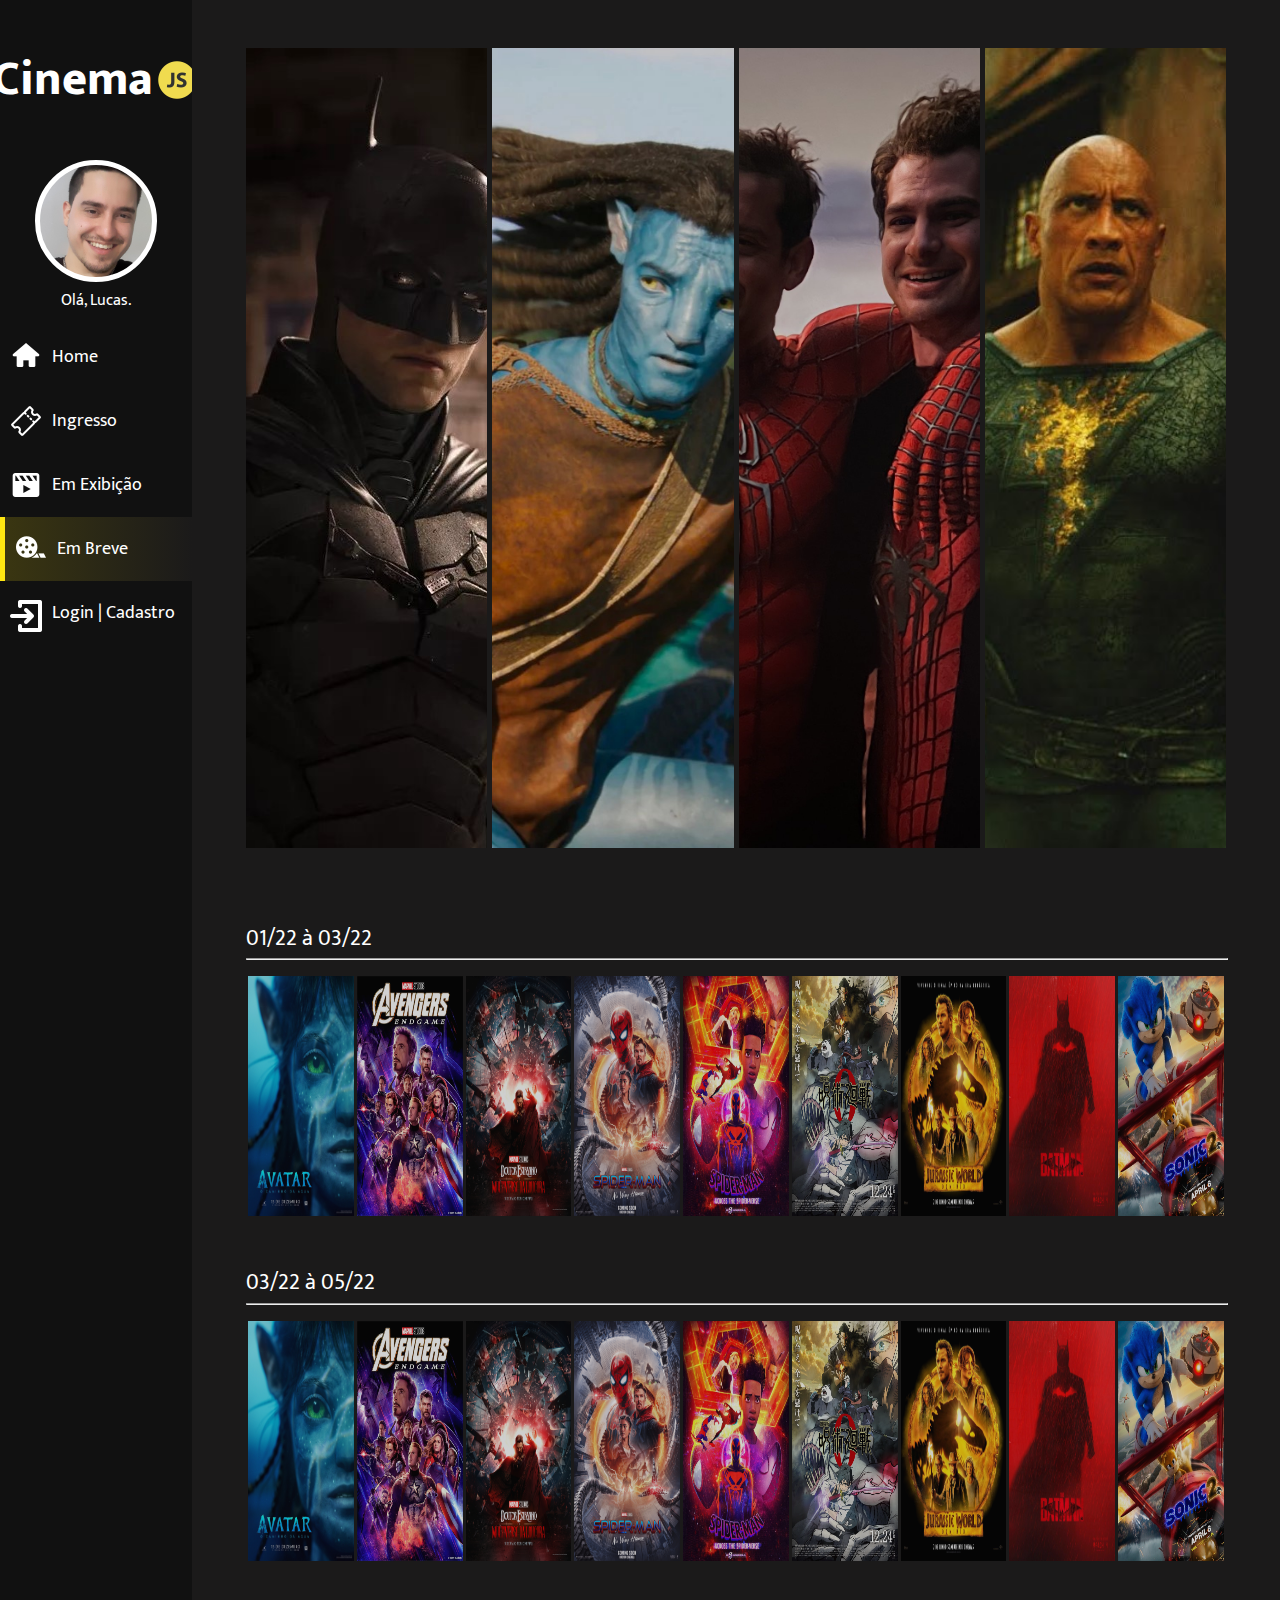
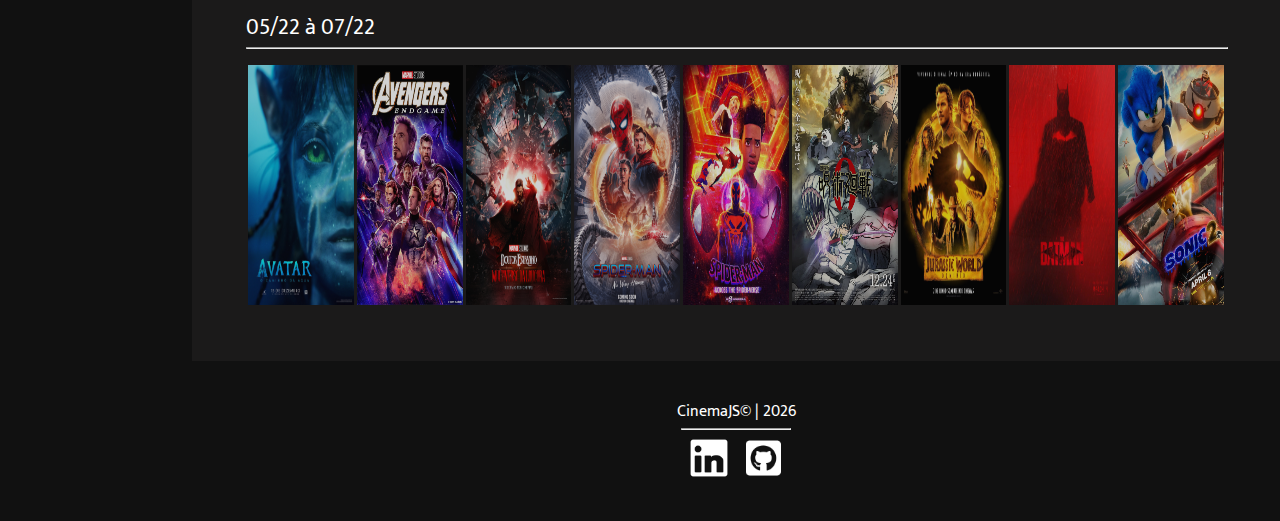
==== commit f07e2944: "task-0010:feat: Responsive layout for menu and user page" ====
--- a/coming-soon.html
+++ b/coming-soon.html
@@ -17,6 +17,10 @@
     <header class="base-header">
     </header>
     <main class="principal">
+        <div class="principal__mobile-header">
+            <span class="principal__mobile-header--menu"></span>
+            <h1 class="principal__mobile-header--title">Cinema<img src="./app/assets/img/js.png" alt=""></h1>
+        </div>
         <section class="principal__highlights coming-soon">
             <a href="#" class="principal__highlights___movie"></a>
             <a href="#" class="principal__highlights___movie"></a>
--- a/app/assets/css/base/style.css
+++ b/app/assets/css/base/style.css
@@ -7,6 +7,10 @@
     border-left: 5px solid var(--color-base);
     background-image: linear-gradient(to right, #ffe7122c, var(--color-background-base));
 }
+
+.active_user-page {
+    border: 5px solid var(--color-base) !important;
+} 
 
 .centralizado {
     margin: 0 auto;
@@ -67,29 +71,9 @@
 @media screen and (max-width: 480px) {
     
     body {
-
-        display: grid;
-        grid-template-areas: 
-            "cabecalho""pagina"
-                        "rodape"
-        ;
     
-        grid-template-rows: 15rem auto 10rem;
-        grid-template-columns: 100%;
-    
-        width: 100%;
-        height: 100%;
-    
-        font-family: var(--fonte-base);
-        color: var(--color-font-base);
-        background: var(--color-background-base);
-    }
-
-    .active {
-            
-        border-left: none;
-        border-bottom: 5px solid var(--color-base);
-        background-image: linear-gradient(to top, #ffe7122c, var(--color-background-container));
+        display: flex;
+        flex-direction: column;
     }
 
 }
--- a/app/assets/css/header.css
+++ b/app/assets/css/header.css
@@ -26,6 +26,28 @@
         justify-content: center;
 
         width: 100%;
+    }
+
+    .base-header__profile-image {
+
+        align-self: center;
+        background: url('../img/user/teste.jpg') center/ cover no-repeat;
+        border: 5px solid white;
+        border-radius: 100px;
+        height: 7rem;
+        margin-bottom: .7rem;
+        width: 7rem;
+        transition: .2s ease-in-out;
+    }
+
+        .base-header__profile-image:hover {
+            border: 5px solid var(--color-base);
+        }
+    
+    .base-header__profile-name {
+        
+        margin: 0 auto;
+        margin-bottom: 1rem;
     }
 
     .base-header__menu {
@@ -91,93 +113,87 @@
         }
 
 
-@media screen and (max-width: 480px) {
+@media screen and (max-width: 480px) {   
 
     .base-header {
     
-        background: var(--color-background-container);
-    
-        flex-direction: column;
-    
-        grid-area: cabecalho;
-        grid-column: 1 / 2;
-        grid-row: 1 / 2;
+        position: absolute;
+
+        width: 100vw;
+        height: 100vh;
+        
+        margin-left: -100%;
+        transition: .3s ease-in-out;
     }
 
-    .base-header__title {
+    .base-header__mobile {
 
-        align-items: center;
+        position: absolute;
 
-        font-size: 3rem;
-        font-weight: 800;
-
-        height: 10rem;
-        
-        justify-content: center;
+        display: flex;
+        justify-content: flex-end;
 
         width: 100%;
     }
 
-    .base-header__menu {
+        .base-header__mobile--icon {
+            content: url('../../assets/img/211688_forward_arrow_icon.png');
 
-        justify-content: center;
-        flex-direction: row;
-        flex-wrap: wrap;
+            filter: invert(100%);
+            margin-top: 10px;
+            margin-right: 10px;
+
+            height: 3.5rem;
+            transform: rotateY(180deg);
+        }
+
+        .base-header__profile-image {
+
+            height: 8rem;
+            width: 8rem;
+        }
+
+        .base-header__profile-name {
+        
+            font-size: 1.2rem;
+            margin-bottom: 2rem;
+        }
+
+
+        .base-header__menu--item {
+            
+            height: 6rem;
+            padding-left: 1rem;
+            font-size: 2rem;
+        }
+
+            .base-header__menu--item:nth-child(1)::before {
+
+                content: none;
+            }
+
+            .base-header__menu--item:nth-child(2)::before {
+
+                content: none;
+            }
+
+            .base-header__menu--item:nth-child(3)::before {
+
+                content: none;
+            }
+
+            .base-header__menu--item:nth-child(4)::before {
+
+                content: none;
+            }
+
+            .base-header__menu--item:nth-child(5)::before {
+
+                content: none;
+            }
+
+    .display-menu {
+        margin: 0;
     }
 
-        .base-header__menu--item {
-
-
-            align-items: center;
-            justify-content: center;
-            
-            width: 8rem;
-            height: 4rem;
-            font-size: 1.1rem;
-
-            text-decoration: none;
-
-            color: white;
-
-            box-sizing: border-box;
-        }
-
-    .base-header__menu--item::before {
-
-        filter: invert(100%);
-        margin: 0px 10px;
-    }
-
-    .base-header__menu--item:nth-child(1)::before {
-
-        content: none;
-    }
-
-    .base-header__menu--item:nth-child(2)::before {
-
-        content: none;
-        height: 32px;
-    }
-
-    .base-header__menu--item:nth-child(3)::before {
-
-        content: none;
-        height: 32px;
-    }
-
-    .base-header__menu--item:nth-child(4)::before {
-
-        content: none;
-    }
-
-    .base-header__menu--item:nth-child(5)::before {
-
-        content: none;
-        height: 27px;
-    }
-
-    .base-header__menu--item:nth-child(5) {
-
-        width: 10rem;
-    }
 }--- a/app/assets/css/main.css
+++ b/app/assets/css/main.css
@@ -14,6 +14,10 @@
     padding-top: 3rem;
 }
 
+    .principal__mobile-header {
+        display: none;
+    }
+
     .principal__section-header {
                 
         width: 90%;
@@ -29,6 +33,7 @@
         .principal__section-header___line {
 
             width: 100%;
+            color: #eeeeee;
         }
 
     .principal__highlights {
@@ -186,14 +191,37 @@
 
     .principal {
 
-        align-items: center;
-        background: var(--color-background-base);
-        flex-direction: column;
-        grid-area: pagina;
-        grid-column: 1 / 2; 
-        grid-row: 2 / 3;
-        padding-top: 3rem;
-    }
+        padding-top: 0;
+    }
+        .principal__mobile-header {
+
+            display: flex;
+
+            background: var(--color-background-container);
+
+            width: 100vw;
+            height: 5rem;
+
+            margin-bottom: 2.5rem;
+        }
+
+            .principal__mobile-header--menu {
+
+                content: url('../img/white-menu-icon-png-18.png');
+                height: 100%;
+            }
+
+            .principal__mobile-header--title {
+
+                display: flex;
+                align-items: center;
+                justify-self: center;
+
+                font-size: 2.5rem;
+                font-weight: 800;
+
+                height: 100%;
+            }
 
         .principal__highlights {
 
@@ -202,7 +230,6 @@
             grid-template-rows: 15rem 7.5rem;
 
             margin-bottom: 4rem;
-            width: 90%;
         }
 
             .principal__highlights___movie:nth-child(1) {
@@ -292,7 +319,7 @@
                 margin-bottom: 2rem;
             }
 
-        .principal .principal__section-header:nth-child(7) {
+        .header-marketing {
 
             display: none;
         }
--- a/app/assets/css/footer.css
+++ b/app/assets/css/footer.css
@@ -52,15 +52,8 @@
 
     .base-footer {
 
-        display: flex;
-        justify-content: center;
-    
-        grid-area: rodape;
-        grid-column: 1 / 2;
-        grid-row: 3 / 4;
-    
-        background: var(--color-background-container);
         margin-top: 2rem;
+        height: 10rem;
     }
 
         .base-footer__line {
